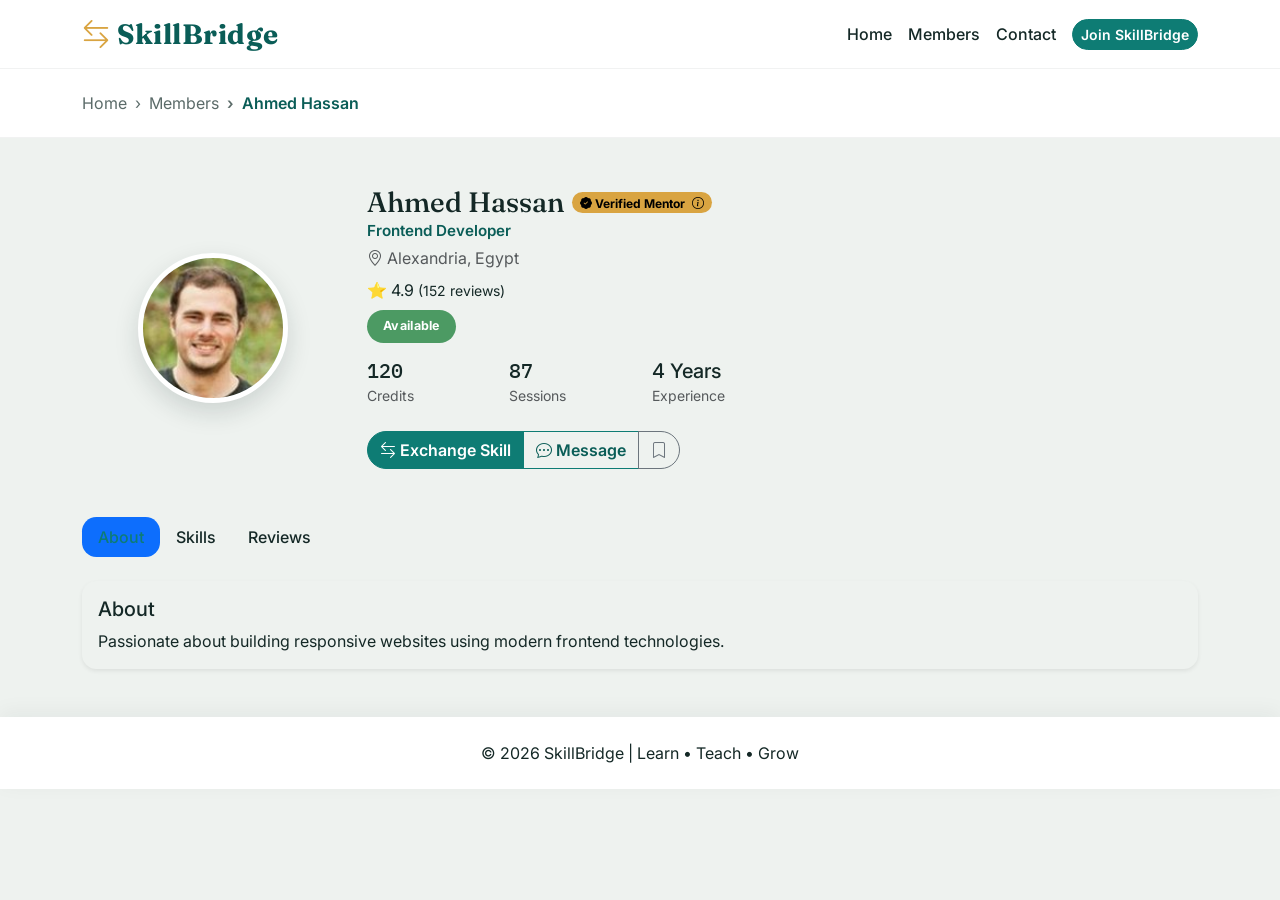
==== profile.html @ cd85ad24 "Initial project upload" ====
<!DOCTYPE html>
<html lang="en">

<head>
  <meta charset="UTF-8">
  <meta name="viewport" content="width=device-width, initial-scale=1.0">
  <title>Member Profile | SkillBridge</title>

  <link rel="stylesheet" href="css/bootstrap.min.css">
  <link rel="stylesheet" href="https://cdn.jsdelivr.net/npm/bootstrap-icons@1.13.1/font/bootstrap-icons.min.css">
  <link href="https://fonts.googleapis.com/css2?family=Fraunces:wght@600;700&family=Inter:wght@400;500;600&family=IBM+Plex+Mono:wght@500&display=swap" rel="stylesheet">
  <link rel="stylesheet" href="css/custom-styles.css">
</head>

<body>

  <!-- Navbar -->
  <nav class="navbar navbar-expand-lg sticky-top">
    <div class="container">
      <a class="navbar-brand fw-bold fs-3" href="index.html"><i class="bi bi-arrow-left-right"></i> SkillBridge</a>
      <button class="navbar-toggler" data-bs-toggle="collapse" data-bs-target="#navbarNav">
        <span class="navbar-toggler-icon"></span>
      </button>
      <div class="collapse navbar-collapse" id="navbarNav">
        <ul class="navbar-nav ms-auto align-items-lg-center">
          <li class="nav-item"><a class="nav-link" href="index.html">Home</a></li>
          <li class="nav-item"><a class="nav-link" href="members.html">Members</a></li>
          <li class="nav-item"><a class="nav-link" href="contact.html">Contact</a></li>
          <li class="nav-item ms-lg-2"><a class="btn btn-primary btn-sm" href="contact.html">Join SkillBridge</a></li>
        </ul>
      </div>
    </div>
  </nav>

  <!-- Page header / breadcrumb -->
  <div class="page-header">
    <div class="container">
      <nav aria-label="breadcrumb">
        <ol class="breadcrumb mb-0">
          <li class="breadcrumb-item"><a href="index.html">Home</a></li>
          <li class="breadcrumb-item"><a href="members.html">Members</a></li>
          <li class="breadcrumb-item active" aria-current="page" id="breadcrumbName">Profile</li>
        </ol>
      </nav>
    </div>
  </div>

  <section class="py-5" id="profileRoot">
    <div class="container">

      <!-- Profile header -->
      <div class="row align-items-center g-4 mb-5">
        <div class="col-md-3 text-center">
          <img id="profileImage" src="" alt="" class="member-image" style="width:150px;height:150px;">
        </div>
        <div class="col-md-9">
          <div class="d-flex align-items-center gap-2 flex-wrap">
            <h1 class="h3 mb-0" id="profileName"></h1>
            <span class="badge text-bg-warning d-none" id="verifiedBadge">
              <i class="bi bi-patch-check-fill"></i> Verified Mentor
              <i class="bi bi-info-circle ms-1"
                 data-bs-toggle="popover" data-bs-trigger="hover focus" data-bs-placement="top"
                 title="Verified Mentor"
                 data-bs-content="Awarded automatically to members with a 4.9+ rating and 100+ completed sessions."></i>
            </span>
          </div>
          <p class="member-role mb-1" id="profileRole"></p>
          <p class="text-muted mb-2"><i class="bi bi-geo-alt"></i> <span id="profileCity"></span></p>
          <div class="mb-2" id="profileRating"></div>
          <span class="status" id="profileStatus"></span>

          <div class="row mt-3">
            <div class="col-4 col-md-2"><h5 class="stat-number mb-0" id="profileCredits"></h5><small class="text-muted">Credits</small></div>
            <div class="col-4 col-md-2"><h5 class="stat-number mb-0" id="profileSessions"></h5><small class="text-muted">Sessions</small></div>
            <div class="col-4 col-md-3"><h5 class="mb-0" id="profileExperience"></h5><small class="text-muted">Experience</small></div>
          </div>

          <!-- Button Group -->
          <div class="btn-group mt-4" role="group" aria-label="Profile actions">
            <button class="btn btn-primary" id="profileExchangeBtn" data-bs-toggle="modal" data-bs-target="#exchangeModal">
              <i class="bi bi-arrow-left-right"></i> Exchange Skill
            </button>
            <button class="btn btn-outline-primary"><i class="bi bi-chat-dots"></i> Message</button>
            <button class="btn btn-outline-secondary" data-bs-toggle="tooltip" title="Save to your shortlist">
              <i class="bi bi-bookmark"></i>
            </button>
          </div>
        </div>
      </div>

      <!-- Tabs / Pills -->
      <ul class="nav nav-pills mb-4" id="profileTabs" role="tablist">
        <li class="nav-item"><button class="nav-link active" data-bs-toggle="pill" data-bs-target="#tab-about" type="button">About</button></li>
        <li class="nav-item"><button class="nav-link" data-bs-toggle="pill" data-bs-target="#tab-skills" type="button">Skills</button></li>
        <li class="nav-item"><button class="nav-link" data-bs-toggle="pill" data-bs-target="#tab-reviews" type="button">Reviews</button></li>
      </ul>

      <div class="tab-content">

        <div class="tab-pane fade show active" id="tab-about">
          <div class="card border-0 shadow-sm">
            <div class="card-body">
              <h5 class="card-title">About</h5>
              <p class="card-text" id="profileBio"></p>
            </div>
          </div>
        </div>

        <div class="tab-pane fade" id="tab-skills">
          <div class="row g-4">
            <div class="col-md-5">
              <h6 class="fw-semibold mb-3">Skills</h6>
              <div id="skillBadges"></div>
            </div>
            <div class="col-md-7">
              <h6 class="fw-semibold mb-3">Proficiency</h6>
              <div id="skillProgress"></div>
            </div>
          </div>
        </div>

        <div class="tab-pane fade" id="tab-reviews">
          <div class="row g-4">
            <div class="col-lg-7">
              <h6 class="fw-semibold mb-3">Recent Sessions</h6>
              <table class="table table-sessions table-hover align-middle">
                <thead>
                  <tr><th>Date</th><th>Skill</th><th>Partner</th><th>Rating</th></tr>
                </thead>
                <tbody id="sessionsTableBody"></tbody>
              </table>
            </div>
            <div class="col-lg-5">
              <h6 class="fw-semibold mb-3">What Partners Say</h6>
              <ul class="list-group" id="reviewsList"></ul>
            </div>
          </div>
        </div>

      </div>
    </div>
  </section>

  <!-- Exchange Modal (shared pattern) -->
  <div class="modal fade" id="exchangeModal" tabindex="-1">
    <div class="modal-dialog modal-dialog-centered">
      <div class="modal-content">
        <div class="modal-header">
          <h5 class="modal-title">Exchange with <span id="exchangeMemberName"></span></h5>
          <button class="btn-close" data-bs-dismiss="modal"></button>
        </div>
        <form class="needs-validation" novalidate onsubmit="event.preventDefault(); if(this.checkValidity()){bootstrap.Modal.getInstance(document.getElementById('exchangeModal')).hide(); alert('Request sent!'); this.reset(); this.classList.remove('was-validated');} else {this.classList.add('was-validated');}">
          <div class="modal-body">
            <div class="mb-3">
              <label class="form-label">Skill you can teach in return</label>
              <input type="text" class="form-control" required placeholder="e.g. Video editing basics">
              <div class="invalid-feedback">Please tell them what you can offer.</div>
            </div>
            <div class="mb-3">
              <label class="form-label">Message</label>
              <textarea class="form-control" rows="3" required placeholder="Say hello and suggest a time..."></textarea>
              <div class="invalid-feedback">Please add a short message.</div>
            </div>
          </div>
          <div class="modal-footer">
            <button type="button" class="btn btn-outline-secondary" data-bs-dismiss="modal">Cancel</button>
            <button type="submit" class="btn btn-primary">Send Request</button>
          </div>
        </form>
      </div>
    </div>
  </div>

  <!-- Footer -->
  <footer class="footer py-4">
    <div class="container text-center">
      <p class="mb-0">© <span id="year"></span> SkillBridge | Learn • Teach • Grow</p>
    </div>
  </footer>

  <script src="js/bootstrap.bundle.min.js"></script>
  <script src="js/custom-scripts.js"></script>
  <script src="js/profile.js"></script>
</body>
</html>
---- css/custom-styles.css ----
/* =========================================================
   SkillBridge — Custom Styles
   Palette: "Ledger" — a knowledge-exchange, currency-of-skill theme
   ========================================================= */

/* ---------- Design Tokens ---------- */
:root {
  --sb-ink:        #142826;   /* primary text, near-black green */
  --sb-teal:       #0E7C74;   /* brand / primary — growth, bridge */
  --sb-teal-dark:  #0A5D57;
  --sb-teal-light: #E4F3F1;
  --sb-gold:       #D9A441;   /* secondary — value, credits, exchange */
  --sb-gold-dark:  #B8862F;
  --sb-clay:       #C1503C;   /* danger / accent */
  --sb-sage:       #4C9A63;   /* success */
  --sb-mist:       #EEF2EF;   /* page background */
  --sb-slate:      #5B6B69;   /* muted text */
  --sb-white:      #FFFFFF;

  --bs-body-bg: var(--sb-mist);
  --bs-body-color: var(--sb-ink);
  --bs-body-font-family: "Inter", "Segoe UI", sans-serif;

  --bs-primary: var(--sb-teal);
  --bs-primary-rgb: 14, 124, 116;
  --bs-secondary: var(--sb-gold);
  --bs-secondary-rgb: 217, 164, 65;
  --bs-success: var(--sb-sage);
  --bs-success-rgb: 76, 154, 99;
  --bs-warning: var(--sb-gold);
  --bs-warning-rgb: 217, 164, 65;
  --bs-danger: var(--sb-clay);
  --bs-danger-rgb: 193, 80, 60;
  --bs-info: #2F8F9E;
  --bs-info-rgb: 47, 143, 158;
  --bs-light: var(--sb-white);
  --bs-dark: var(--sb-ink);
  --bs-link-color: var(--sb-teal-dark);
  --bs-link-hover-color: var(--sb-teal);
  --bs-border-radius: 0.9rem;
  --bs-border-radius-sm: 0.6rem;
  --bs-border-radius-lg: 1.3rem;
}

::selection { background: var(--sb-gold); color: var(--sb-ink); }

body {
  background: var(--sb-mist);
}

h1, h2, h3, h4, .display-4, .display-5, .navbar-brand {
  font-family: "Fraunces", "Georgia", serif;
  color: var(--sb-ink);
}

.text-mono, .stat-number, .credits-figure {
  font-family: "IBM Plex Mono", "Courier New", monospace;
}

a { text-decoration: none; }

/* ---------- Navbar ---------- */
.navbar {
  background: var(--sb-white);
  border-bottom: 1px solid rgba(20, 40, 38, 0.06);
}

.navbar-brand {
  font-weight: 700;
  letter-spacing: 0.5px;
  color: var(--sb-teal-dark) !important;
}

.navbar-brand .bi { color: var(--sb-gold); }

.nav-link {
  font-weight: 500;
  color: var(--sb-ink);
  transition: 0.25s;
}

.nav-link:hover, .nav-link.active {
  color: var(--sb-teal) !important;
}

.navbar .dropdown-menu {
  border: none;
  border-radius: var(--bs-border-radius-sm);
  box-shadow: 0 15px 35px rgba(20, 40, 38, 0.12);
}

/* ---------- Hero ---------- */
.hero-section {
  padding: 90px 0 70px;
  background: linear-gradient(160deg, var(--sb-teal-light) 0%, var(--sb-mist) 65%);
  position: relative;
  overflow: hidden;
}

.hero-section::before {
  content: "";
  position: absolute;
  top: -60px;
  right: -60px;
  width: 260px;
  height: 260px;
  border-radius: 50%;
  background: rgba(217, 164, 65, 0.18);
}

.hero-section h1 {
  font-weight: 700;
}

.hero-section .lead {
  max-width: 640px;
  margin: 0 auto;
  color: var(--sb-slate);
}

.hero-eyebrow {
  display: inline-block;
  letter-spacing: 2px;
  text-transform: uppercase;
  font-size: 0.78rem;
  font-weight: 700;
  color: var(--sb-teal-dark);
  background: var(--sb-teal-light);
  padding: 6px 16px;
  border-radius: 30px;
  margin-bottom: 18px;
}

/* ---------- Page header / breadcrumb bar ---------- */
.page-header {
  background: var(--sb-white);
  border-bottom: 1px solid rgba(20, 40, 38, 0.06);
  padding: 22px 0;
}

.breadcrumb-item + .breadcrumb-item::before {
  content: "›";
  color: var(--sb-slate);
}

.breadcrumb-item a { color: var(--sb-slate); }
.breadcrumb-item.active { color: var(--sb-teal-dark); font-weight: 600; }

/* ---------- Buttons ---------- */
.btn { border-radius: 30px; font-weight: 600; }

.btn-primary {
  background: var(--sb-teal);
  border-color: var(--sb-teal);
}

.btn-outline-primary {
  color: var(--sb-teal-dark);
  border-color: var(--sb-teal);
}

.btn-outline-primary:hover {
  background: var(--sb-teal);
}

.btn-gold, .btn-secondary {
  background: var(--sb-gold);
  border-color: var(--sb-gold);
  color: var(--sb-ink);
}

.btn-gold:hover { background: var(--sb-gold-dark); color: var(--sb-white); }

.exchange-btn { margin-top: 20px; padding: 10px 26px; }

/* ---------- Cards (members) ---------- */
.member-card {
  background: var(--sb-white);
  border-radius: 30px;
  overflow: hidden;
  position: relative;
  transition: 0.4s;
  box-shadow: 0 15px 40px rgba(20, 40, 38, 0.08);
  height: 100%;
  border: none;
}

.member-card:hover {
  transform: translateY(-8px);
  box-shadow: 0 20px 50px rgba(20, 40, 38, 0.15);
}

.member-card::after {
  content: "";
  position: absolute;
  left: 0;
  bottom: 0;
  width: 100%;
  height: 120px;
  background: linear-gradient(135deg, var(--sb-teal-light), #fbf3e4);
  border-radius: 100% 100% 0 0;
  z-index: 0;
}

.card-content {
  position: relative;
  z-index: 2;
  padding: 28px;
  text-align: center;
}

.member-image {
  width: 110px;
  height: 110px;
  border-radius: 50%;
  object-fit: cover;
  border: 5px solid var(--sb-white);
  box-shadow: 0 10px 25px rgba(20, 40, 38, 0.15);
  transition: 0.4s;
  background: var(--sb-teal-light);
}

.member-card:hover .member-image { transform: scale(1.06); }

.featured-tag {
  position: absolute;
  top: 16px;
  left: 16px;
  z-index: 3;
}

.member-name { margin-top: 18px; font-size: 22px; font-weight: 700; }
.member-role { color: var(--sb-teal-dark); font-weight: 600; font-size: 0.95rem; }

.rating { margin: 12px 0; color: var(--sb-gold-dark); font-size: 17px; }
.rating small { color: var(--sb-slate); }

.skills { margin-top: 16px; }
.badge-skill {
  background: var(--sb-teal-light) !important;
  color: var(--sb-teal-dark) !important;
  font-weight: 600;
  padding: 7px 13px;
  margin: 3px;
}

.stats { display: flex; justify-content: space-between; margin: 22px 0; }
.stats div { flex: 1; }
.stats h5 { margin-bottom: 0; font-weight: 700; }
.stats small { color: var(--sb-slate); }

.status { display: inline-block; padding: 7px 16px; border-radius: 30px; color: #fff; font-size: 12.5px; font-weight: 700; letter-spacing: 0.3px; }
.available { background: var(--sb-sage); }
.busy { background: var(--sb-gold); color: var(--sb-ink); }
.offline { background: var(--sb-clay); }

/* ---------- Sections / generic ---------- */
.section-title { font-weight: 700; }
.section-subtitle { color: var(--sb-slate); max-width: 560px; }

.icon-tile {
  width: 56px; height: 56px;
  border-radius: 16px;
  display: flex; align-items: center; justify-content: center;
  background: var(--sb-teal-light);
  color: var(--sb-teal-dark);
  font-size: 1.4rem;
}

/* How it works — list group */
.list-group-item.how-step {
  border: none;
  border-bottom: 1px solid rgba(20,40,38,0.08);
  padding: 18px 6px;
  background: transparent;
}
.list-group-numbered > .how-step::before {
  background: var(--sb-teal);
  color: #fff;
  font-family: "IBM Plex Mono", monospace;
}

/* Carousel */
.featured-carousel .carousel-item { padding: 10px 60px 40px; }
.featured-carousel .carousel-control-prev-icon,
.featured-carousel .carousel-control-next-icon {
  background-color: var(--sb-teal);
  border-radius: 50%;
  padding: 18px;
}
.featured-carousel .carousel-indicators [data-bs-target] { background-color: var(--sb-gold); }

/* Accordion */
.accordion-button:not(.collapsed) {
  background: var(--sb-teal-light);
  color: var(--sb-teal-dark);
  box-shadow: none;
}
.accordion-button:focus { box-shadow: 0 0 0 0.2rem rgba(14,124,116,0.2); }

/* Progress bars */
.skill-progress .progress { height: 10px; border-radius: 30px; background: var(--sb-teal-light); }
.skill-progress .progress-bar { background: var(--sb-teal); }
.skill-progress .label-row { display: flex; justify-content: space-between; font-size: 0.9rem; margin-bottom: 6px; }

/* Table */
.table-sessions thead { background: var(--sb-teal-light); color: var(--sb-teal-dark); }
.table-sessions td, .table-sessions th { vertical-align: middle; }

/* Pagination */
.pagination .page-link { color: var(--sb-teal-dark); border-radius: 10px; margin: 0 3px; border: none; background: var(--sb-white); }
.pagination .page-item.active .page-link { background: var(--sb-teal); color: #fff; }

/* Footer */
.footer { background: var(--sb-white); box-shadow: 0 -5px 20px rgba(20,40,38,0.05); }
.footer a { color: var(--sb-slate); }
.footer a:hover { color: var(--sb-teal); }

/* Loading */
#loading { display: none; }

/* Form */
.form-control, .form-select {
  border: none;
  border-radius: 15px;
  box-shadow: 0 10px 25px rgba(20,40,38,0.05);
}
.form-control:focus, .form-select:focus {
  box-shadow: 0 0 0 0.25rem rgba(14,124,116,0.18);
}

/* Animation */
.member-card, .fade-in { animation: fadeUp 0.6s ease; }
@keyframes fadeUp {
  from { opacity: 0; transform: translateY(24px); }
  to { opacity: 1; transform: translateY(0); }
}

@media (prefers-reduced-motion: reduce) {
  .member-card, .fade-in { animation: none; }
}

/* Responsive */
@media (max-width: 768px) {
  .member-image { width: 92px; height: 92px; }
  .member-name { font-size: 20px; }
  .hero-section { padding: 60px 0 40px; }
  .featured-carousel .carousel-item { padding: 10px 10px 40px; }
}
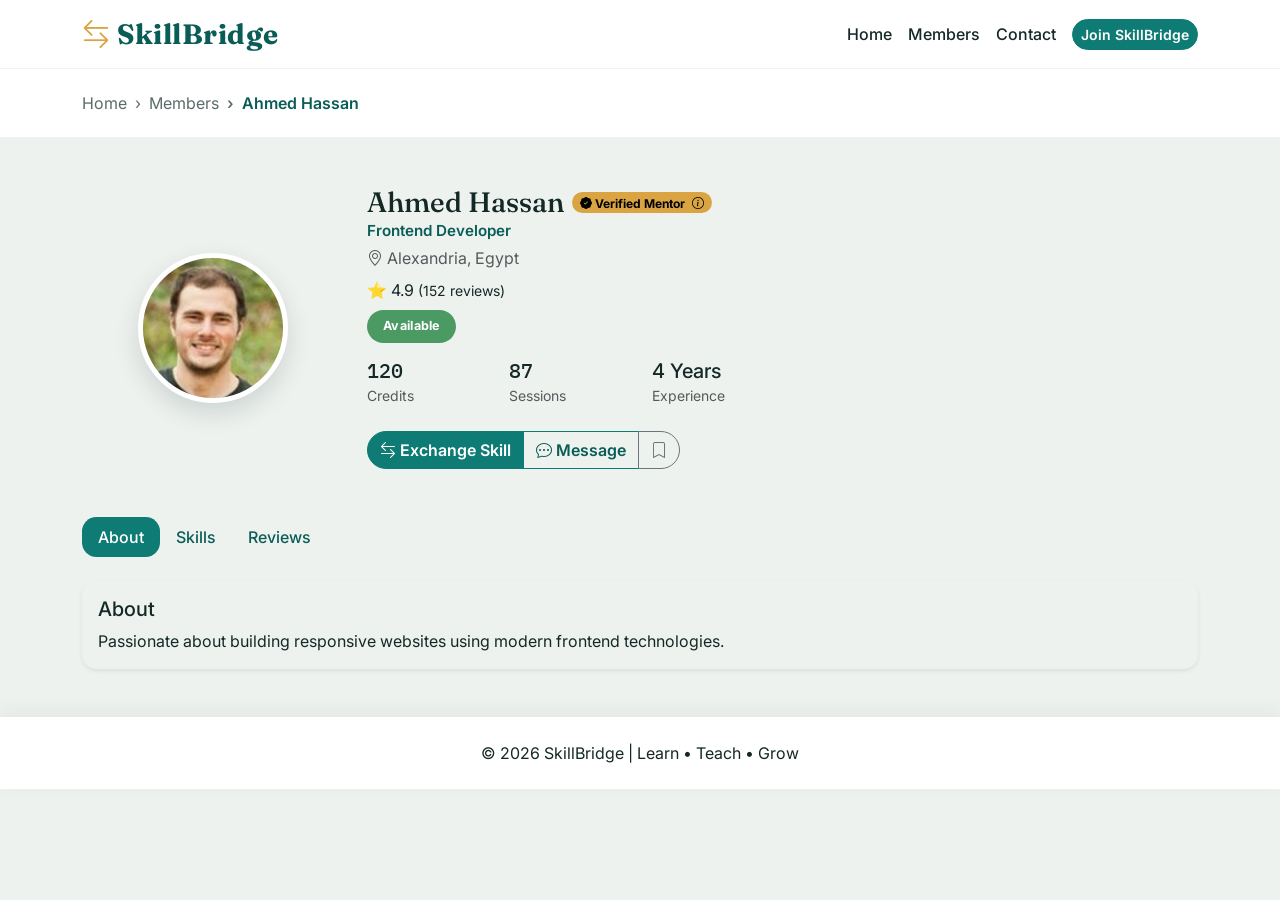
==== commit 63bdccdd: "Update profile.html" ====
--- a/profile.html
+++ b/profile.html
@@ -80,7 +80,7 @@
             <button class="btn btn-primary" id="profileExchangeBtn" data-bs-toggle="modal" data-bs-target="#exchangeModal">
               <i class="bi bi-arrow-left-right"></i> Exchange Skill
             </button>
-            <button class="btn btn-outline-primary"><i class="bi bi-chat-dots"></i> Message</button>
+            <button class="btn btn-click"><i class="bi bi-chat-dots"></i> Message</button>
             <button class="btn btn-outline-secondary" data-bs-toggle="tooltip" title="Save to your shortlist">
               <i class="bi bi-bookmark"></i>
             </button>
--- a/css/custom-styles.css
+++ b/css/custom-styles.css
@@ -5,17 +5,17 @@
 
 /* ---------- Design Tokens ---------- */
 :root {
-  --sb-ink:        #142826;   /* primary text, near-black green */
-  --sb-teal:       #0E7C74;   /* brand / primary — growth, bridge */
-  --sb-teal-dark:  #0A5D57;
-  --sb-teal-light: #E4F3F1;
-  --sb-gold:       #D9A441;   /* secondary — value, credits, exchange */
-  --sb-gold-dark:  #B8862F;
-  --sb-clay:       #C1503C;   /* danger / accent */
-  --sb-sage:       #4C9A63;   /* success */
-  --sb-mist:       #EEF2EF;   /* page background */
-  --sb-slate:      #5B6B69;   /* muted text */
-  --sb-white:      #FFFFFF;
+  --sb-ink: #142826; /* primary text, near-black green */
+  --sb-teal: #0e7c74; /* brand / primary — growth, bridge */
+  --sb-teal-dark: #0a5d57;
+  --sb-teal-light: #e4f3f1;
+  --sb-gold: #d9a441; /* secondary — value, credits, exchange */
+  --sb-gold-dark: #b8862f;
+  --sb-clay: #c1503c; /* danger / accent */
+  --sb-sage: #4c9a63; /* success */
+  --sb-mist: #eef2ef; /* page background */
+  --sb-slate: #5b6b69; /* muted text */
+  --sb-white: #ffffff;
 
   --bs-body-bg: var(--sb-mist);
   --bs-body-color: var(--sb-ink);
@@ -31,7 +31,7 @@
   --bs-warning-rgb: 217, 164, 65;
   --bs-danger: var(--sb-clay);
   --bs-danger-rgb: 193, 80, 60;
-  --bs-info: #2F8F9E;
+  --bs-info: #2f8f9e;
   --bs-info-rgb: 47, 143, 158;
   --bs-light: var(--sb-white);
   --bs-dark: var(--sb-ink);
@@ -42,22 +42,35 @@
   --bs-border-radius-lg: 1.3rem;
 }
 
-::selection { background: var(--sb-gold); color: var(--sb-ink); }
+::selection {
+  background: var(--sb-gold);
+  color: var(--sb-ink);
+}
 
 body {
   background: var(--sb-mist);
 }
 
-h1, h2, h3, h4, .display-4, .display-5, .navbar-brand {
+h1,
+h2,
+h3,
+h4,
+.display-4,
+.display-5,
+.navbar-brand {
   font-family: "Fraunces", "Georgia", serif;
   color: var(--sb-ink);
 }
 
-.text-mono, .stat-number, .credits-figure {
+.text-mono,
+.stat-number,
+.credits-figure {
   font-family: "IBM Plex Mono", "Courier New", monospace;
 }
 
-a { text-decoration: none; }
+a {
+  text-decoration: none;
+}
 
 /* ---------- Navbar ---------- */
 .navbar {
@@ -71,7 +84,9 @@
   color: var(--sb-teal-dark) !important;
 }
 
-.navbar-brand .bi { color: var(--sb-gold); }
+.navbar-brand .bi {
+  color: var(--sb-gold);
+}
 
 .nav-link {
   font-weight: 500;
@@ -79,7 +94,8 @@
   transition: 0.25s;
 }
 
-.nav-link:hover, .nav-link.active {
+.nav-link:hover,
+.nav-link.active {
   color: var(--sb-teal) !important;
 }
 
@@ -92,7 +108,11 @@
 /* ---------- Hero ---------- */
 .hero-section {
   padding: 90px 0 70px;
-  background: linear-gradient(160deg, var(--sb-teal-light) 0%, var(--sb-mist) 65%);
+  background: linear-gradient(
+    160deg,
+    var(--sb-teal-light) 0%,
+    var(--sb-mist) 65%
+  );
   position: relative;
   overflow: hidden;
 }
@@ -143,18 +163,28 @@
   color: var(--sb-slate);
 }
 
-.breadcrumb-item a { color: var(--sb-slate); }
-.breadcrumb-item.active { color: var(--sb-teal-dark); font-weight: 600; }
+.breadcrumb-item a {
+  color: var(--sb-slate);
+}
+.breadcrumb-item.active {
+  color: var(--sb-teal-dark);
+  font-weight: 600;
+}
 
 /* ---------- Buttons ---------- */
-.btn { border-radius: 30px; font-weight: 600; }
+.btn {
+  border-radius: 30px;
+  font-weight: 600;
+}
 
 .btn-primary {
   background: var(--sb-teal);
   border-color: var(--sb-teal);
 }
 
-.btn-outline-primary {
+.btn-outline-primary,
+.btn-choice,
+.btn-click{
   color: var(--sb-teal-dark);
   border-color: var(--sb-teal);
 }
@@ -163,15 +193,28 @@
   background: var(--sb-teal);
 }
 
-.btn-gold, .btn-secondary {
+.btn-click:hover {
+  background: rgb(88, 183, 205);
+  border-color: var(--sb-teal);
+}
+
+
+/* .btn-gold,
+.btn-secondary {
   background: var(--sb-gold);
   border-color: var(--sb-gold);
   color: var(--sb-ink);
-}
-
-.btn-gold:hover { background: var(--sb-gold-dark); color: var(--sb-white); }
-
-.exchange-btn { margin-top: 20px; padding: 10px 26px; }
+} */
+
+.btn-choice:hover {
+  background: var(--sb-gold-dark);
+  color: var(--sb-white);
+}
+
+.exchange-btn {
+  margin-top: 20px;
+  padding: 10px 26px;
+}
 
 /* ---------- Cards (members) ---------- */
 .member-card {
@@ -220,7 +263,9 @@
   background: var(--sb-teal-light);
 }
 
-.member-card:hover .member-image { transform: scale(1.06); }
+.member-card:hover .member-image {
+  transform: scale(1.06);
+}
 
 .featured-tag {
   position: absolute;
@@ -229,13 +274,29 @@
   z-index: 3;
 }
 
-.member-name { margin-top: 18px; font-size: 22px; font-weight: 700; }
-.member-role { color: var(--sb-teal-dark); font-weight: 600; font-size: 0.95rem; }
-
-.rating { margin: 12px 0; color: var(--sb-gold-dark); font-size: 17px; }
-.rating small { color: var(--sb-slate); }
-
-.skills { margin-top: 16px; }
+.member-name {
+  margin-top: 18px;
+  font-size: 22px;
+  font-weight: 700;
+}
+.member-role {
+  color: var(--sb-teal-dark);
+  font-weight: 600;
+  font-size: 0.95rem;
+}
+
+.rating {
+  margin: 12px 0;
+  color: var(--sb-gold-dark);
+  font-size: 17px;
+}
+.rating small {
+  color: var(--sb-slate);
+}
+
+.skills {
+  margin-top: 16px;
+}
 .badge-skill {
   background: var(--sb-teal-light) !important;
   color: var(--sb-teal-dark) !important;
@@ -244,24 +305,58 @@
   margin: 3px;
 }
 
-.stats { display: flex; justify-content: space-between; margin: 22px 0; }
-.stats div { flex: 1; }
-.stats h5 { margin-bottom: 0; font-weight: 700; }
-.stats small { color: var(--sb-slate); }
-
-.status { display: inline-block; padding: 7px 16px; border-radius: 30px; color: #fff; font-size: 12.5px; font-weight: 700; letter-spacing: 0.3px; }
-.available { background: var(--sb-sage); }
-.busy { background: var(--sb-gold); color: var(--sb-ink); }
-.offline { background: var(--sb-clay); }
+.stats {
+  display: flex;
+  justify-content: space-between;
+  margin: 22px 0;
+}
+.stats div {
+  flex: 1;
+}
+.stats h5 {
+  margin-bottom: 0;
+  font-weight: 700;
+}
+.stats small {
+  color: var(--sb-slate);
+}
+
+.status {
+  display: inline-block;
+  padding: 7px 16px;
+  border-radius: 30px;
+  color: #fff;
+  font-size: 12.5px;
+  font-weight: 700;
+  letter-spacing: 0.3px;
+}
+.available {
+  background: var(--sb-sage);
+}
+.busy {
+  background: var(--sb-gold);
+  color: var(--sb-ink);
+}
+.offline {
+  background: var(--sb-clay);
+}
 
 /* ---------- Sections / generic ---------- */
-.section-title { font-weight: 700; }
-.section-subtitle { color: var(--sb-slate); max-width: 560px; }
+.section-title {
+  font-weight: 700;
+}
+.section-subtitle {
+  color: var(--sb-slate);
+  max-width: 560px;
+}
 
 .icon-tile {
-  width: 56px; height: 56px;
+  width: 56px;
+  height: 56px;
   border-radius: 16px;
-  display: flex; align-items: center; justify-content: center;
+  display: flex;
+  align-items: center;
+  justify-content: center;
   background: var(--sb-teal-light);
   color: var(--sb-teal-dark);
   font-size: 1.4rem;
@@ -270,7 +365,7 @@
 /* How it works — list group */
 .list-group-item.how-step {
   border: none;
-  border-bottom: 1px solid rgba(20,40,38,0.08);
+  border-bottom: 1px solid rgba(20, 40, 38, 0.08);
   padding: 18px 6px;
   background: transparent;
 }
@@ -281,14 +376,18 @@
 }
 
 /* Carousel */
-.featured-carousel .carousel-item { padding: 10px 60px 40px; }
+.featured-carousel .carousel-item {
+  padding: 10px 60px 40px;
+}
 .featured-carousel .carousel-control-prev-icon,
 .featured-carousel .carousel-control-next-icon {
   background-color: var(--sb-teal);
   border-radius: 50%;
   padding: 18px;
 }
-.featured-carousel .carousel-indicators [data-bs-target] { background-color: var(--sb-gold); }
+.featured-carousel .carousel-indicators [data-bs-target] {
+  background-color: var(--sb-gold);
+}
 
 /* Accordion */
 .accordion-button:not(.collapsed) {
@@ -296,54 +395,134 @@
   color: var(--sb-teal-dark);
   box-shadow: none;
 }
-.accordion-button:focus { box-shadow: 0 0 0 0.2rem rgba(14,124,116,0.2); }
+.accordion-button:focus {
+  box-shadow: 0 0 0 0.2rem rgba(14, 124, 116, 0.2);
+}
 
 /* Progress bars */
-.skill-progress .progress { height: 10px; border-radius: 30px; background: var(--sb-teal-light); }
-.skill-progress .progress-bar { background: var(--sb-teal); }
-.skill-progress .label-row { display: flex; justify-content: space-between; font-size: 0.9rem; margin-bottom: 6px; }
+.skill-progress .progress {
+  height: 10px;
+  border-radius: 30px;
+  background: var(--sb-teal-light);
+}
+.skill-progress .progress-bar {
+  background: var(--sb-teal);
+}
+.skill-progress .label-row {
+  display: flex;
+  justify-content: space-between;
+  font-size: 0.9rem;
+  margin-bottom: 6px;
+}
 
 /* Table */
-.table-sessions thead { background: var(--sb-teal-light); color: var(--sb-teal-dark); }
-.table-sessions td, .table-sessions th { vertical-align: middle; }
+.table-sessions thead {
+  background: var(--sb-teal-light);
+  color: var(--sb-teal-dark);
+}
+.table-sessions td,
+.table-sessions th {
+  vertical-align: middle;
+}
 
 /* Pagination */
-.pagination .page-link { color: var(--sb-teal-dark); border-radius: 10px; margin: 0 3px; border: none; background: var(--sb-white); }
-.pagination .page-item.active .page-link { background: var(--sb-teal); color: #fff; }
+.pagination .page-link {
+  color: var(--sb-teal-dark);
+  border-radius: 10px;
+  margin: 0 3px;
+  border: none;
+  background: var(--sb-white);
+}
+.pagination .page-item.active .page-link {
+  background: var(--sb-teal);
+  color: #fff;
+}
 
 /* Footer */
-.footer { background: var(--sb-white); box-shadow: 0 -5px 20px rgba(20,40,38,0.05); }
-.footer a { color: var(--sb-slate); }
-.footer a:hover { color: var(--sb-teal); }
+.footer {
+  background: var(--sb-white);
+  box-shadow: 0 -5px 20px rgba(20, 40, 38, 0.05);
+}
+.footer a {
+  color: var(--sb-slate);
+}
+.footer a:hover {
+  color: var(--sb-teal);
+}
 
 /* Loading */
-#loading { display: none; }
+#loading {
+  display: none;
+}
 
 /* Form */
-.form-control, .form-select {
+.form-control,
+.form-select {
   border: none;
   border-radius: 15px;
-  box-shadow: 0 10px 25px rgba(20,40,38,0.05);
-}
-.form-control:focus, .form-select:focus {
-  box-shadow: 0 0 0 0.25rem rgba(14,124,116,0.18);
+  box-shadow: 0 10px 25px rgba(20, 40, 38, 0.05);
+}
+.form-control:focus,
+.form-select:focus {
+  box-shadow: 0 0 0 0.25rem rgba(14, 124, 116, 0.18);
 }
 
 /* Animation */
-.member-card, .fade-in { animation: fadeUp 0.6s ease; }
+.member-card,
+.fade-in {
+  animation: fadeUp 0.6s ease;
+}
 @keyframes fadeUp {
-  from { opacity: 0; transform: translateY(24px); }
-  to { opacity: 1; transform: translateY(0); }
+  from {
+    opacity: 0;
+    transform: translateY(24px);
+  }
+  to {
+    opacity: 1;
+    transform: translateY(0);
+  }
 }
 
 @media (prefers-reduced-motion: reduce) {
-  .member-card, .fade-in { animation: none; }
+  .member-card,
+  .fade-in {
+    animation: none;
+  }
 }
 
 /* Responsive */
 @media (max-width: 768px) {
-  .member-image { width: 92px; height: 92px; }
-  .member-name { font-size: 20px; }
-  .hero-section { padding: 60px 0 40px; }
-  .featured-carousel .carousel-item { padding: 10px 10px 40px; }
-}
+  .member-image {
+    width: 92px;
+    height: 92px;
+  }
+  .member-name {
+    font-size: 20px;
+  }
+  .hero-section {
+    padding: 60px 0 40px;
+  }
+  .featured-carousel .carousel-item {
+    padding: 10px 10px 40px;
+  }
+}
+
+/* Profile Tabs */
+.nav-pills .nav-link {
+  color: var(--sb-teal-dark);
+  background: transparent;
+}
+
+.nav-pills .nav-link.active {
+  background-color: var(--sb-teal);
+  color: #fff !important;
+}
+
+.nav-pills .nav-link:hover {
+  background-color: var(--sb-teal-light);
+  color: var(--sb-teal-dark);
+}
+
+.hero-star {
+  font-size: 0.6em;
+}
